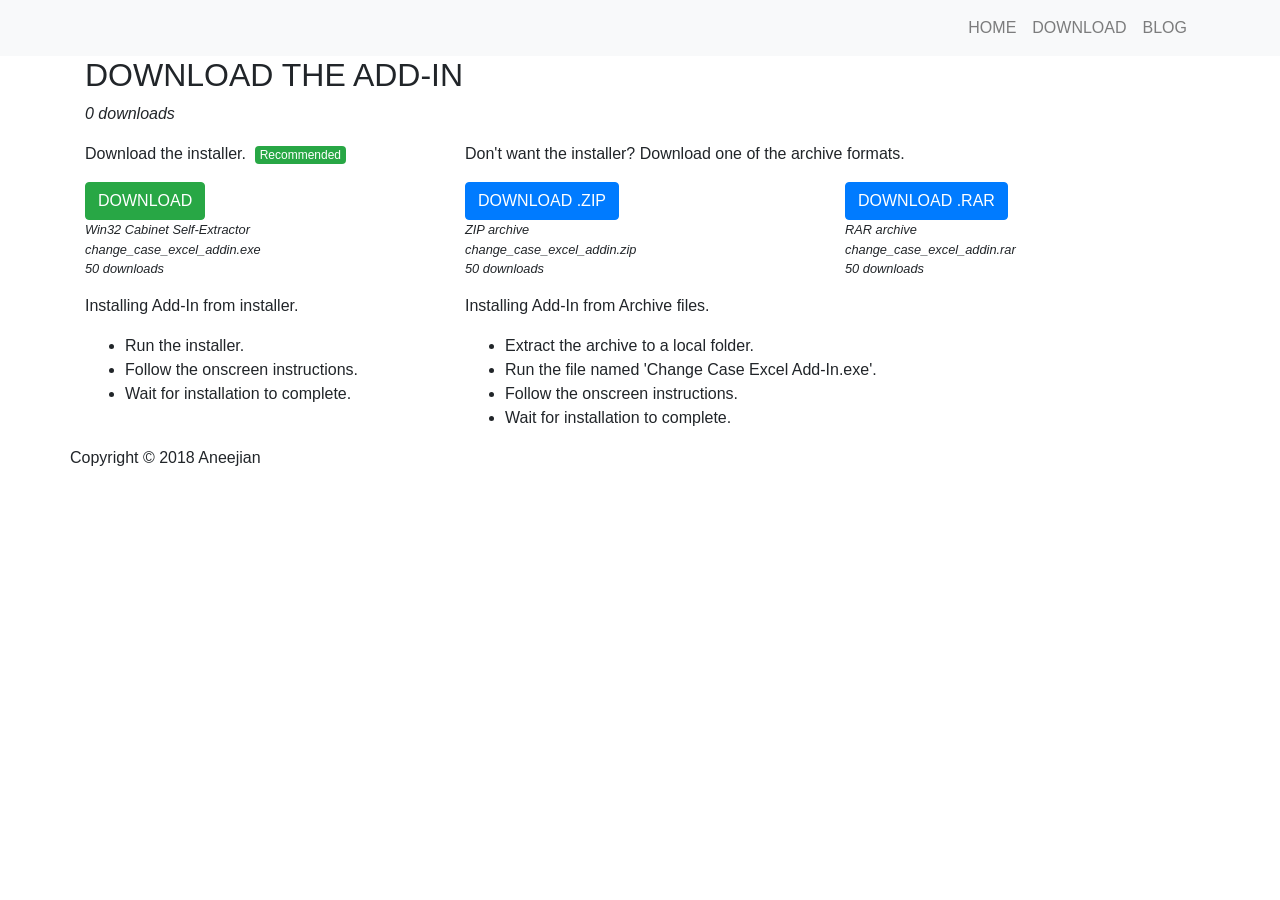
==== docs/download/index.html @ 82486d12 "Updated ids." ====
<!doctype html>
<html lang="en">

<head>
    <meta charset="utf-8">
    <title>Change Case Excel Add-In | Aneejian</title>
    <meta http-equiv="X-UA-Compatible" content="IE=Edge">
    <meta name="viewport" content="width=device-width, initial-scale=1">
    <meta name="keywords" content="Change Case Excel, Add-In, VSTO, Change Case Excel Add-In">
    <meta name="description" content="Change Case Excel Add-In is a powerful Excel VSTO Add-In that can change case of selected cell or range of cells.">

    <!-- start og tags -->
    <meta property="og:image" content="https://cdn.rawgit.com/aneejian/Change-Case-Excel-Add-In/master/docs/images/ogimage.png">
    <meta property="og:description" content="Change Case Excel Add-In is a powerful Excel VSTO Add-In that can change case of selected cell or range of cells. With easy to use Keyboard shortcuts, perform case conversion in style.">
    <meta property="og:url" content="https://github.aneejian.com/Change-Case-Excel-Add-In/">
    <meta property="og:title" content="Change Case Excel Add-In | Aneejian">
    <meta property="og:site_name" content="Aneejian">
    <meta property="og:type" content="article">
    <!-- end og tags -->

    <meta name="author" content="Aneejian">
    <meta property="article:publisher" content="https://facebook.com/aneejian">
    <meta property="article:author" content="https://facebook.com/aneejian">

    <meta property="fb:app_id" content="819231514810191">
    <meta name="msvalidate.01" content="94E5608D7D22D6BAF20916F1BB5D8531">
    <meta name="yandex-verification" content="7fd74c581e4fc3dc">

    <!-- favicon -->
    <link href="https://www.aneejian.com/favicon.ico" rel="icon" type="image/x-icon">

    <!-- <link href="https://fonts.googleapis.com/css?family=Open+Sans|Kaushan+Script" rel="stylesheet"> -->
    <link href="https://fonts.googleapis.com/css?family=Ubuntu+Condensed" rel="stylesheet">


    <!-- font awesome -->
    <script defer src="https://use.fontawesome.com/releases/v5.0.10/js/all.js" integrity="sha384-slN8GvtUJGnv6ca26v8EzVaR9DC58QEwsIk9q1QXdCU8Yu8ck/tL/5szYlBbqmS+"
        crossorigin="anonymous"></script>


    <!-- Global site tag (gtag.js) - Google Analytics -->
    <script async src="https://www.googletagmanager.com/gtag/js?id=UA-63183739-1"></script>
    <script>
        window.dataLayer = window.dataLayer || [];

        function gtag() {
            dataLayer.push(arguments);
        }
        gtag('js', new Date());

        gtag('config', 'UA-63183739-1');
    </script>

    <!-- start ad code -->
    <!-- <script async src="//pagead2.googlesyndication.com/pagead/js/adsbygoogle.js"></script>
    <script>
        (adsbygoogle = window.adsbygoogle || []).push({
            google_ad_client: "ca-pub-4083103140539495",
            enable_page_level_ads: true
        });
    </script> -->
    <!-- end ad code -->

    <!-- start WebSite -->
    <script type='application/ld+json'>
        {
            "@context": "https://www.schema.org",
            "@type": "WebSite",
            "name": "Aneejian",
            "alternateName": "Aneejian",
            "url": "https://www.aneejian.com"
        }
    </script>
    <!-- end WebSite -->

    <!-- start Organization -->
    <script type='application/ld+json'>
        {
            "@context": "https://www.schema.org",
            "@type": "Organization",
            "name": "Aneejian",
            "url": "https://www.aneejian.com",
            "logo": "https://cdn.rawgit.com/aneejian/BlogCodes/master/logos/logotext.png",
            "image": "https://cdn.rawgit.com/aneejian/BlogCodes/master/logos/logotext.png",
            "description": "Aneejian is a personal blog. Topics of the blog include Robotic Process Automation, Software, Testing, Android, VB.NET, Excel, UFT, HP ALM, Travel and more."
        }
    </script>
    <!-- end Organization -->

    <!-- Animate CSS -->
    <!-- <link rel="stylesheet" href="css/animate.min.css"> -->
    <link rel="stylesheet" href="https://cdnjs.cloudflare.com/ajax/libs/animate.css/3.5.2/animate.min.css">
    <!-- Bootstrap CSS -->
    <link rel="stylesheet" href="https://maxcdn.bootstrapcdn.com/bootstrap/4.0.0/css/bootstrap.min.css" integrity="sha384-Gn5384xqQ1aoWXA+058RXPxPg6fy4IWvTNh0E263XmFcJlSAwiGgFAW/dAiS6JXm"
        crossorigin="anonymous">

    <!-- <script type='text/javascript' src='//platform-api.sharethis.com/js/sharethis.js#property=5ad9d48f22309d0013d4f009&product=inline-share-buttons'
        async='async'></script> -->

    <!-- Custom CSS -->
    <link rel="stylesheet" href="../css/custom.css">

</head>

<body>
    <!-- start preloader -->
    <div class="preloader">
        <div class="sk-spinner sk-spinner-rotating-plane"></div>
    </div>
    <!-- end preloader -->
    <!-- start navigation -->
    <nav class="navbar sticky-top navbar-expand-lg navbar-light bg-light head-nav">
        <div class="container">
            <a id="brandAneejian" class="navbar-brand" href="#">
                <img src="../images/logotext.svg" alt="">
            </a>
            <button class="navbar-toggler" type="button" data-toggle="collapse" data-target="#navBarMenuItems" aria-controls="navBarMenuItems"
                aria-expanded="false" aria-label="Toggle navigation">
                <span class="navbar-toggler-icon"></span>
            </button>
            <div class="collapse navbar-collapse justify-content-end text-uppercase" id="navBarMenuItems">
                <div class="navbar-nav">
                    <a class="nav-item nav-link external" href="../index.html">Home
                        <span class="sr-only">(current)</span>
                    </a>
                    <a class="nav-item nav-link" href="#download">Download</a>
                    <a id="blog" class="nav-item nav-link external" href="https://www.aneejian.com">Blog</a>
                </div>
            </div>
        </div>
    </nav>
    <!-- end navigation -->

     <section id="download" class="feature stripe">
        <div class="container">
            <div class="row">
                <div class="col">
                    <h2 class="text-uppercase">Download The Add-In</h2>
                    <p>
                        <em>
                            <span id="totalDownloads"></span> downloads
                        </em>
                    </p>
                </div>
            </div>
            <div class="row">
                <div class="col-md-4 wow fadeInLeft" data-wow-delay="0.6s">
                    <p>Download the installer.&nbsp;
                        <span class="badge badge-success" style="font-weight: lighter">Recommended</span>
                    </p>
                    <button id="exe" class="btn btn-success text-uppercase" onclick="window.location.href=fileTypes.exe">
                        <i class="fa fa-download"></i> Download</span>
                    </button>
                    <small>
                        <p>
                            <em>
                                <span id="exeType">Win32 Cabinet Self-Extractor</span>
                                <br>
                                <span id="exeName"></span>
                                <br>
                                <span id="exeDownloads"></span> downloads
                                <br>
                            </em>
                        </p>
                    </small>
                    <p>Installing Add-In from installer.</p>
                    <ul>
                        <li>Run the installer.</li>
                        <li>Follow the onscreen instructions.</li>
                        <li>Wait for installation to complete.</li>
                    </ul>
                </div>
                <div class="col-md-8">
                    <p>Don't want the installer? Download one of the archive formats.</p>
                    <div class="row">
                        <div class="col-md wow fadeInLeft" data-wow-delay="0.6s">
                            <button id="zip" class="btn btn-primary text-uppercase" onclick="window.location.href=fileTypes.zip">
                                <i class="fa fa-file-archive"></i> Download .ZIP</button>
                            <small>
                                <p>
                                    <em>
                                        <span id="zipType">ZIP archive</span>
                                        <br>
                                        <span id="zipName"></span>
                                        <br>
                                        <span id="zipDownloads"></span> downloads
                                        <br>
                                    </em>
                                </p>
                            </small>
                        </div>
                        <div class="col-md wow fadeInRight" data-wow-delay="0.6s">
                            <button id="rar" class="btn btn-primary text-uppercase" onclick="window.location.href=fileTypes.rar">
                                <i class="fa fa-file-archive"></i> Download .RAR</button>
                            <small>
                                <p>
                                    <em>
                                        <span id="rarType">RAR archive</span>
                                        <br>
                                        <span id="rarName"></span>
                                        <br>
                                        <span id="rarDownloads"></span> downloads
                                        <br>
                                    </em>
                                </p>
                            </small>
                        </div>
                    </div>
                    <p>Installing Add-In from Archive files.</p>
                    <ul>
                        <li>Extract the archive to a local folder.</li>
                        <li>Run the file named 'Change Case Excel Add-In.exe'.</li>
                        <li>Follow the onscreen instructions.</li>
                        <li>Wait for installation to complete.</li>
                    </ul>
                </div>
            </div>  
        </div>
    </section>

</body>

<!-- start footer -->
<footer>
    <div class="container">
        <div class="row">
            <p class="col-centered">Copyright © 2018 <span class="logo">Aneejian</span></p>
        </div>
    </div>


    <!-- jQuery first, then Popper.js, then Bootstrap JS -->
    <!-- <script src="js/jquery.js"></script> -->
    <script src="https://ajax.googleapis.com/ajax/libs/jquery/3.3.1/jquery.min.js"></script>
    <script src="https://cdnjs.cloudflare.com/ajax/libs/popper.js/1.12.9/umd/popper.min.js" integrity="sha384-ApNbgh9B+Y1QKtv3Rn7W3mgPxhU9K/ScQsAP7hUibX39j7fakFPskvXusvfa0b4Q"
        crossorigin="anonymous"></script>
    <script src="https://maxcdn.bootstrapcdn.com/bootstrap/4.0.0/js/bootstrap.min.js" integrity="sha384-JZR6Spejh4U02d8jOt6vLEHfe/JQGiRRSQQxSfFWpi1MquVdAyjUar5+76PVCmYl"
        crossorigin="anonymous"></script>
    <script src="https://cdnjs.cloudflare.com/ajax/libs/wow/1.1.2/wow.min.js"></script>
    <script src="../js/jquery.singlePageNav.min.js"></script>
    <script src="../js/custom.js"></script>
    <script src="../js/downloadstats.js"></script>

</footer>
<!-- end footer -->

</html>
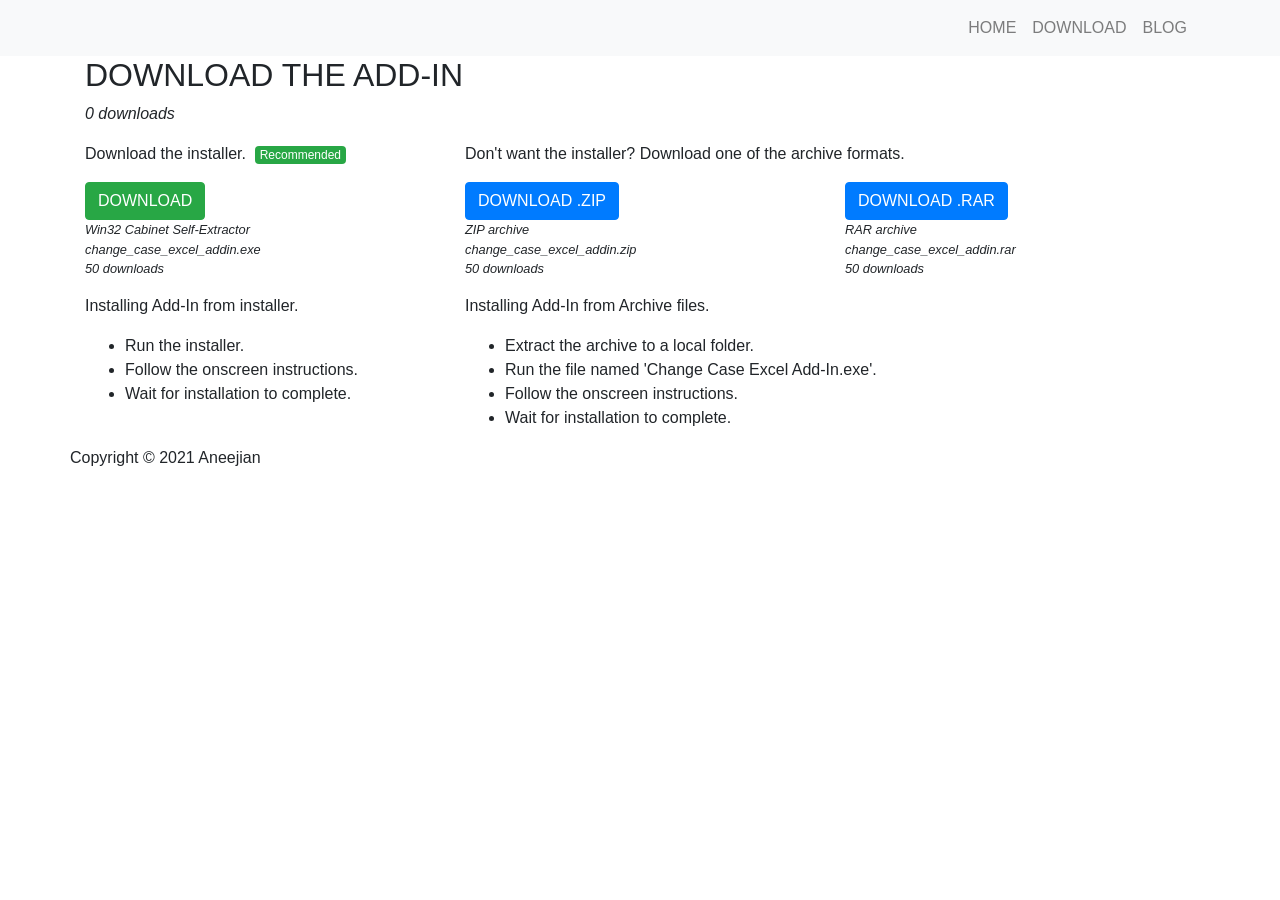
==== commit 34ab09ac: "Updated copyright." ====
--- a/docs/download/index.html
+++ b/docs/download/index.html
@@ -224,7 +224,7 @@
 <footer>
     <div class="container">
         <div class="row">
-            <p class="col-centered">Copyright © 2018 <span class="logo">Aneejian</span></p>
+            <p class="col-centered">Copyright © 2021 <span class="logo">Aneejian</span></p>
         </div>
     </div>
 
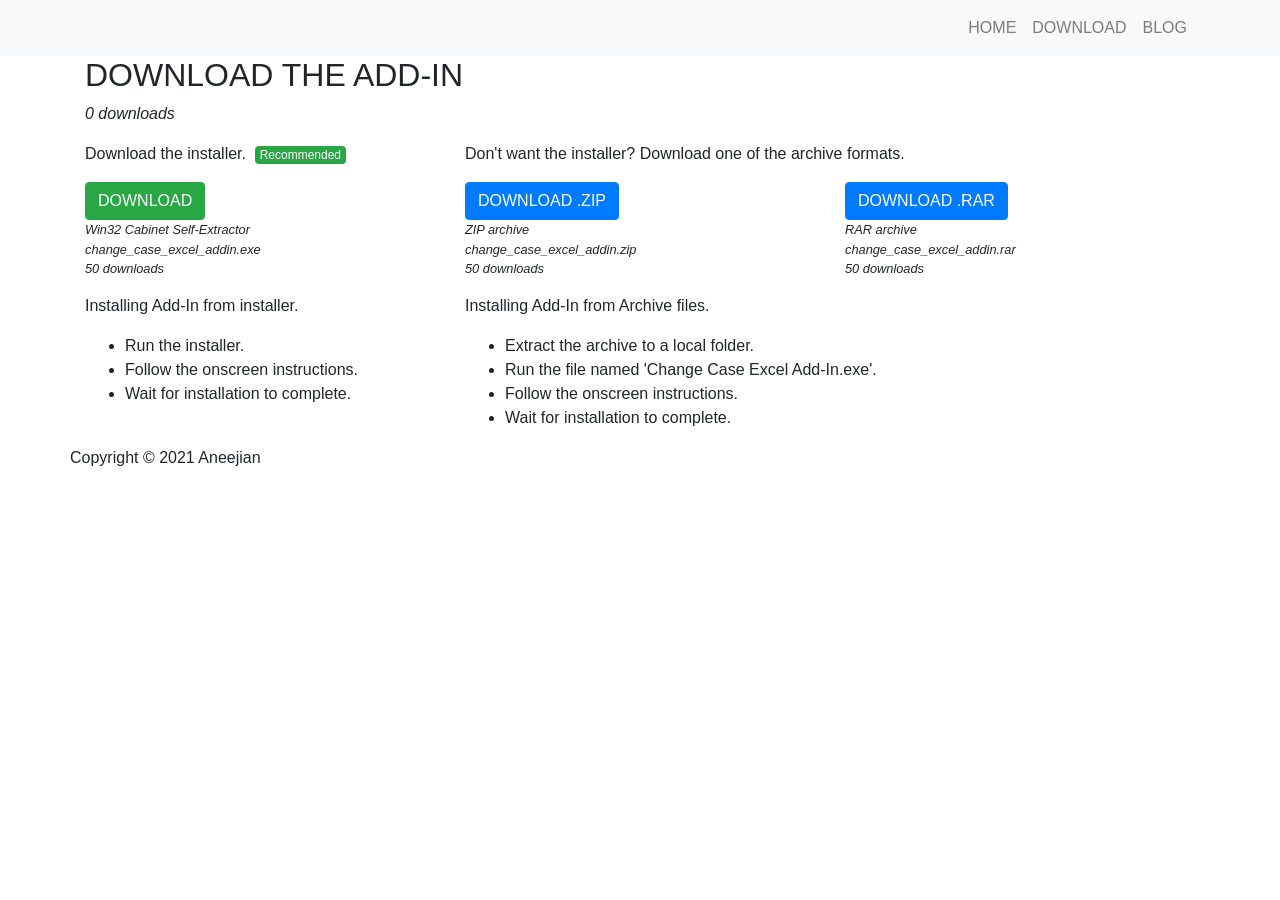
==== commit d67793d5: "Updated favicon URL." ====
--- a/docs/download/index.html
+++ b/docs/download/index.html
@@ -27,7 +27,7 @@
     <meta name="yandex-verification" content="7fd74c581e4fc3dc">
 
     <!-- favicon -->
-    <link href="https://www.aneejian.com/favicon.ico" rel="icon" type="image/x-icon">
+    <link href="https://aneejian.com/favicon.ico" rel="icon" type="image/x-icon">
 
     <!-- <link href="https://fonts.googleapis.com/css?family=Open+Sans|Kaushan+Script" rel="stylesheet"> -->
     <link href="https://fonts.googleapis.com/css?family=Ubuntu+Condensed" rel="stylesheet">
@@ -52,13 +52,13 @@
     </script>
 
     <!-- start ad code -->
-    <!-- <script async src="//pagead2.googlesyndication.com/pagead/js/adsbygoogle.js"></script>
+    <script async src="//pagead2.googlesyndication.com/pagead/js/adsbygoogle.js"></script>
     <script>
         (adsbygoogle = window.adsbygoogle || []).push({
             google_ad_client: "ca-pub-4083103140539495",
             enable_page_level_ads: true
         });
-    </script> -->
+    </script>
     <!-- end ad code -->
 
     <!-- start WebSite -->
@@ -152,7 +152,7 @@
                         <i class="fa fa-download"></i> Download</span>
                     </button>
                     <small>
-                        <p>
+                        <p class="fileType">
                             <em>
                                 <span id="exeType">Win32 Cabinet Self-Extractor</span>
                                 <br>
@@ -177,7 +177,7 @@
                             <button id="zip" class="btn btn-primary text-uppercase" onclick="window.location.href=fileTypes.zip">
                                 <i class="fa fa-file-archive"></i> Download .ZIP</button>
                             <small>
-                                <p>
+                                <p class="fileType">
                                     <em>
                                         <span id="zipType">ZIP archive</span>
                                         <br>
@@ -193,7 +193,7 @@
                             <button id="rar" class="btn btn-primary text-uppercase" onclick="window.location.href=fileTypes.rar">
                                 <i class="fa fa-file-archive"></i> Download .RAR</button>
                             <small>
-                                <p>
+                                <p class="fileType">
                                     <em>
                                         <span id="rarType">RAR archive</span>
                                         <br>
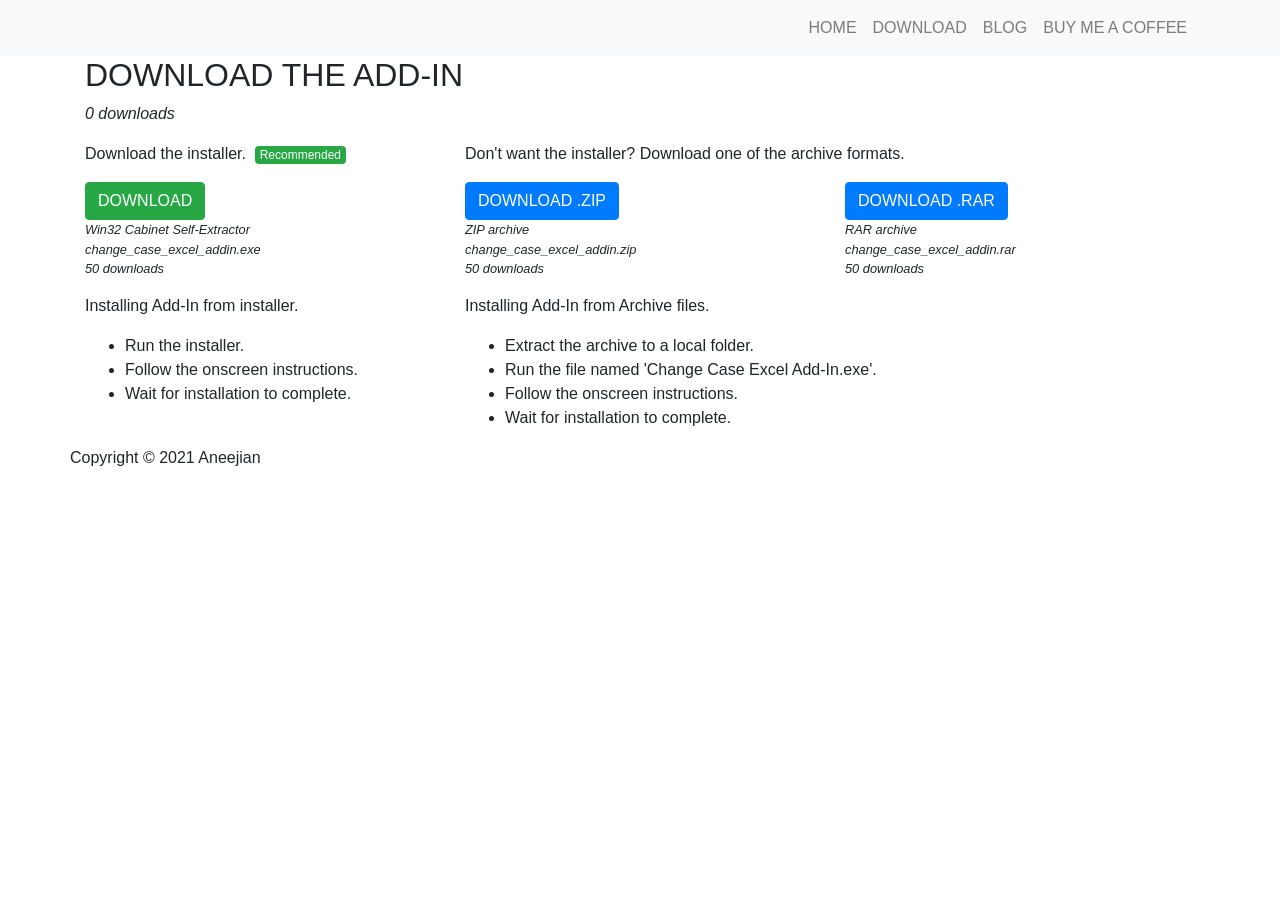
==== commit 67916924: "Added buyme coffee code." ====
--- a/docs/download/index.html
+++ b/docs/download/index.html
@@ -7,11 +7,14 @@
     <meta http-equiv="X-UA-Compatible" content="IE=Edge">
     <meta name="viewport" content="width=device-width, initial-scale=1">
     <meta name="keywords" content="Change Case Excel, Add-In, VSTO, Change Case Excel Add-In">
-    <meta name="description" content="Change Case Excel Add-In is a powerful Excel VSTO Add-In that can change case of selected cell or range of cells.">
+    <meta name="description"
+        content="Change Case Excel Add-In is a powerful Excel VSTO Add-In that can change case of selected cell or range of cells.">
 
     <!-- start og tags -->
-    <meta property="og:image" content="https://cdn.rawgit.com/aneejian/Change-Case-Excel-Add-In/master/docs/images/ogimage.png">
-    <meta property="og:description" content="Change Case Excel Add-In is a powerful Excel VSTO Add-In that can change case of selected cell or range of cells. With easy to use Keyboard shortcuts, perform case conversion in style.">
+    <meta property="og:image"
+        content="https://cdn.rawgit.com/aneejian/Change-Case-Excel-Add-In/master/docs/images/ogimage.png">
+    <meta property="og:description"
+        content="Change Case Excel Add-In is a powerful Excel VSTO Add-In that can change case of selected cell or range of cells. With easy to use Keyboard shortcuts, perform case conversion in style.">
     <meta property="og:url" content="https://github.aneejian.com/Change-Case-Excel-Add-In/">
     <meta property="og:title" content="Change Case Excel Add-In | Aneejian">
     <meta property="og:site_name" content="Aneejian">
@@ -34,7 +37,8 @@
 
 
     <!-- font awesome -->
-    <script defer src="https://use.fontawesome.com/releases/v5.0.10/js/all.js" integrity="sha384-slN8GvtUJGnv6ca26v8EzVaR9DC58QEwsIk9q1QXdCU8Yu8ck/tL/5szYlBbqmS+"
+    <script defer src="https://use.fontawesome.com/releases/v5.0.10/js/all.js"
+        integrity="sha384-slN8GvtUJGnv6ca26v8EzVaR9DC58QEwsIk9q1QXdCU8Yu8ck/tL/5szYlBbqmS+"
         crossorigin="anonymous"></script>
 
 
@@ -91,8 +95,8 @@
     <!-- <link rel="stylesheet" href="css/animate.min.css"> -->
     <link rel="stylesheet" href="https://cdnjs.cloudflare.com/ajax/libs/animate.css/3.5.2/animate.min.css">
     <!-- Bootstrap CSS -->
-    <link rel="stylesheet" href="https://maxcdn.bootstrapcdn.com/bootstrap/4.0.0/css/bootstrap.min.css" integrity="sha384-Gn5384xqQ1aoWXA+058RXPxPg6fy4IWvTNh0E263XmFcJlSAwiGgFAW/dAiS6JXm"
-        crossorigin="anonymous">
+    <link rel="stylesheet" href="https://maxcdn.bootstrapcdn.com/bootstrap/4.0.0/css/bootstrap.min.css"
+        integrity="sha384-Gn5384xqQ1aoWXA+058RXPxPg6fy4IWvTNh0E263XmFcJlSAwiGgFAW/dAiS6JXm" crossorigin="anonymous">
 
     <!-- <script type='text/javascript' src='//platform-api.sharethis.com/js/sharethis.js#property=5ad9d48f22309d0013d4f009&product=inline-share-buttons'
         async='async'></script> -->
@@ -114,8 +118,8 @@
             <a id="brandAneejian" class="navbar-brand" href="#">
                 <img src="../images/logotext.svg" alt="">
             </a>
-            <button class="navbar-toggler" type="button" data-toggle="collapse" data-target="#navBarMenuItems" aria-controls="navBarMenuItems"
-                aria-expanded="false" aria-label="Toggle navigation">
+            <button class="navbar-toggler" type="button" data-toggle="collapse" data-target="#navBarMenuItems"
+                aria-controls="navBarMenuItems" aria-expanded="false" aria-label="Toggle navigation">
                 <span class="navbar-toggler-icon"></span>
             </button>
             <div class="collapse navbar-collapse justify-content-end text-uppercase" id="navBarMenuItems">
@@ -125,13 +129,17 @@
                     </a>
                     <a class="nav-item nav-link" href="#download">Download</a>
                     <a id="blog" class="nav-item nav-link external" href="https://www.aneejian.com">Blog</a>
+                    <a id="buyCoffee" target="_blank" class="nav-item nav-link external"
+                        href="https://www.buymeacoffee.com/aneejian">Buy me a coffee</a>
                 </div>
             </div>
         </div>
     </nav>
     <!-- end navigation -->
 
-     <section id="download" class="feature stripe">
+
+
+    <section id="download" class="feature stripe">
         <div class="container">
             <div class="row">
                 <div class="col">
@@ -148,7 +156,8 @@
                     <p>Download the installer.&nbsp;
                         <span class="badge badge-success" style="font-weight: lighter">Recommended</span>
                     </p>
-                    <button id="exe" class="btn btn-success text-uppercase" onclick="window.location.href=fileTypes.exe">
+                    <button id="exe" class="btn btn-success text-uppercase"
+                        onclick="window.location.href=fileTypes.exe">
                         <i class="fa fa-download"></i> Download</span>
                     </button>
                     <small>
@@ -174,7 +183,8 @@
                     <p>Don't want the installer? Download one of the archive formats.</p>
                     <div class="row">
                         <div class="col-md wow fadeInLeft" data-wow-delay="0.6s">
-                            <button id="zip" class="btn btn-primary text-uppercase" onclick="window.location.href=fileTypes.zip">
+                            <button id="zip" class="btn btn-primary text-uppercase"
+                                onclick="window.location.href=fileTypes.zip">
                                 <i class="fa fa-file-archive"></i> Download .ZIP</button>
                             <small>
                                 <p class="fileType">
@@ -190,7 +200,8 @@
                             </small>
                         </div>
                         <div class="col-md wow fadeInRight" data-wow-delay="0.6s">
-                            <button id="rar" class="btn btn-primary text-uppercase" onclick="window.location.href=fileTypes.rar">
+                            <button id="rar" class="btn btn-primary text-uppercase"
+                                onclick="window.location.href=fileTypes.rar">
                                 <i class="fa fa-file-archive"></i> Download .RAR</button>
                             <small>
                                 <p class="fileType">
@@ -214,7 +225,7 @@
                         <li>Wait for installation to complete.</li>
                     </ul>
                 </div>
-            </div>  
+            </div>
         </div>
     </section>
 
@@ -232,14 +243,20 @@
     <!-- jQuery first, then Popper.js, then Bootstrap JS -->
     <!-- <script src="js/jquery.js"></script> -->
     <script src="https://ajax.googleapis.com/ajax/libs/jquery/3.3.1/jquery.min.js"></script>
-    <script src="https://cdnjs.cloudflare.com/ajax/libs/popper.js/1.12.9/umd/popper.min.js" integrity="sha384-ApNbgh9B+Y1QKtv3Rn7W3mgPxhU9K/ScQsAP7hUibX39j7fakFPskvXusvfa0b4Q"
+    <script src="https://cdnjs.cloudflare.com/ajax/libs/popper.js/1.12.9/umd/popper.min.js"
+        integrity="sha384-ApNbgh9B+Y1QKtv3Rn7W3mgPxhU9K/ScQsAP7hUibX39j7fakFPskvXusvfa0b4Q"
         crossorigin="anonymous"></script>
-    <script src="https://maxcdn.bootstrapcdn.com/bootstrap/4.0.0/js/bootstrap.min.js" integrity="sha384-JZR6Spejh4U02d8jOt6vLEHfe/JQGiRRSQQxSfFWpi1MquVdAyjUar5+76PVCmYl"
+    <script src="https://maxcdn.bootstrapcdn.com/bootstrap/4.0.0/js/bootstrap.min.js"
+        integrity="sha384-JZR6Spejh4U02d8jOt6vLEHfe/JQGiRRSQQxSfFWpi1MquVdAyjUar5+76PVCmYl"
         crossorigin="anonymous"></script>
     <script src="https://cdnjs.cloudflare.com/ajax/libs/wow/1.1.2/wow.min.js"></script>
     <script src="../js/jquery.singlePageNav.min.js"></script>
     <script src="../js/custom.js"></script>
     <script src="../js/downloadstats.js"></script>
+    <script data-name="BMC-Widget" data-cfasync="false" src="https://cdnjs.buymeacoffee.com/1.0.0/widget.prod.min.js"
+        data-id="aneejian" data-description="Support me on Buy me a coffee!"
+        data-message="Thank you for visiting. Hope you liked the add-in. If it helped, consider buying me a coffee."
+        data-color="#FF5F5F" data-position="Right" data-x_margin="18" data-y_margin="18"></script>
 
 </footer>
 <!-- end footer -->
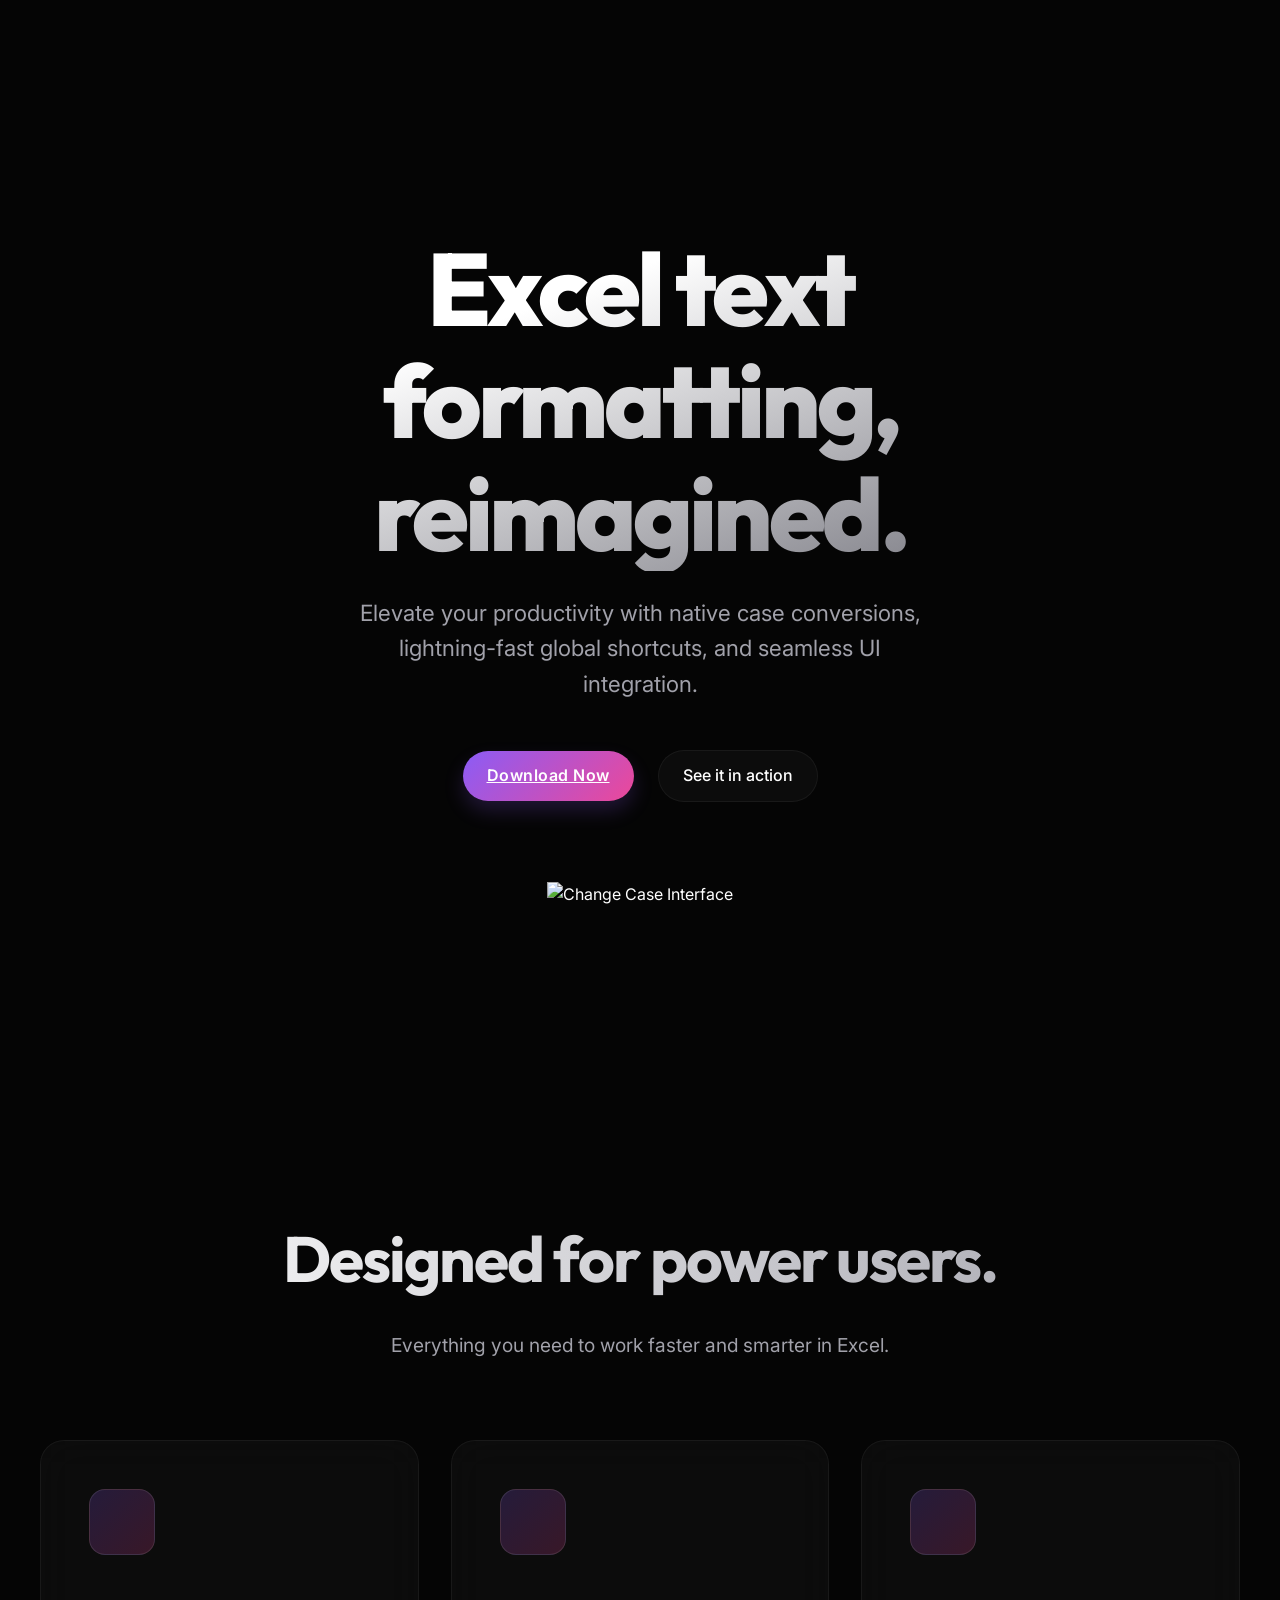
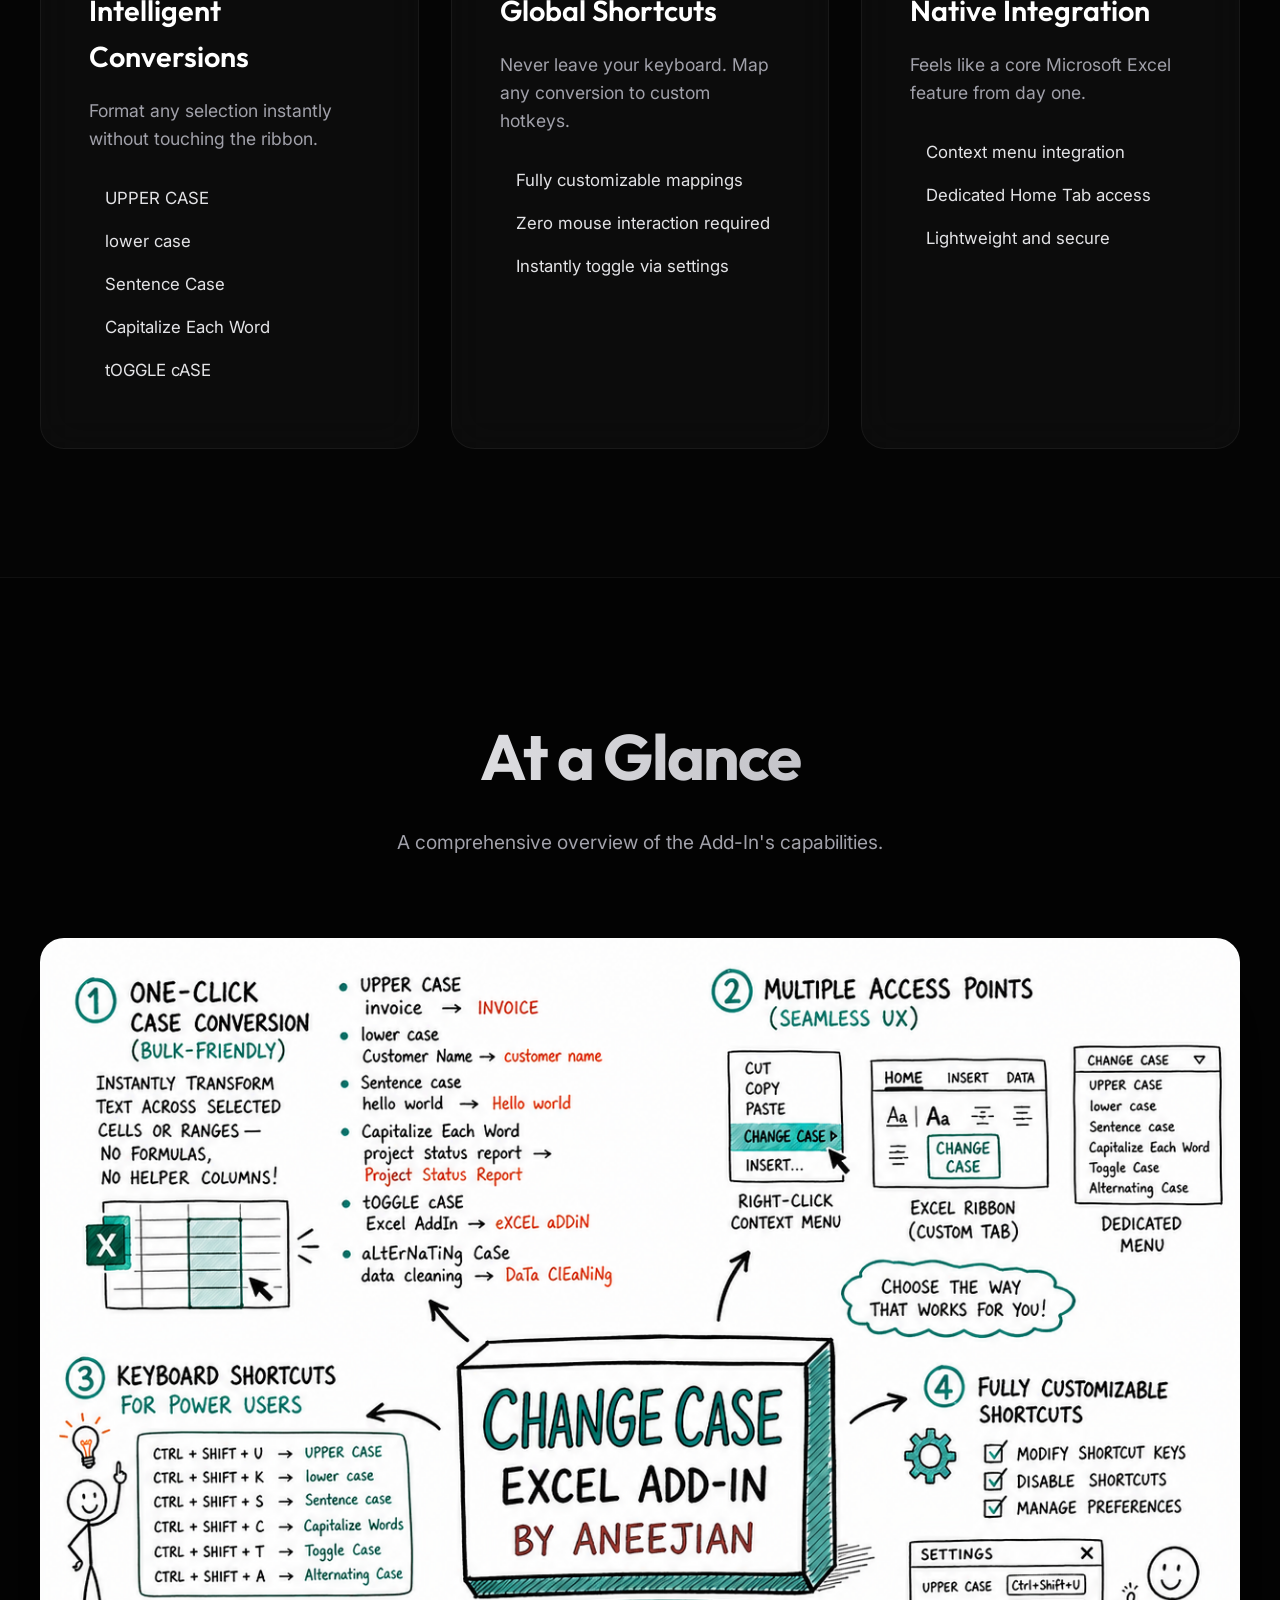
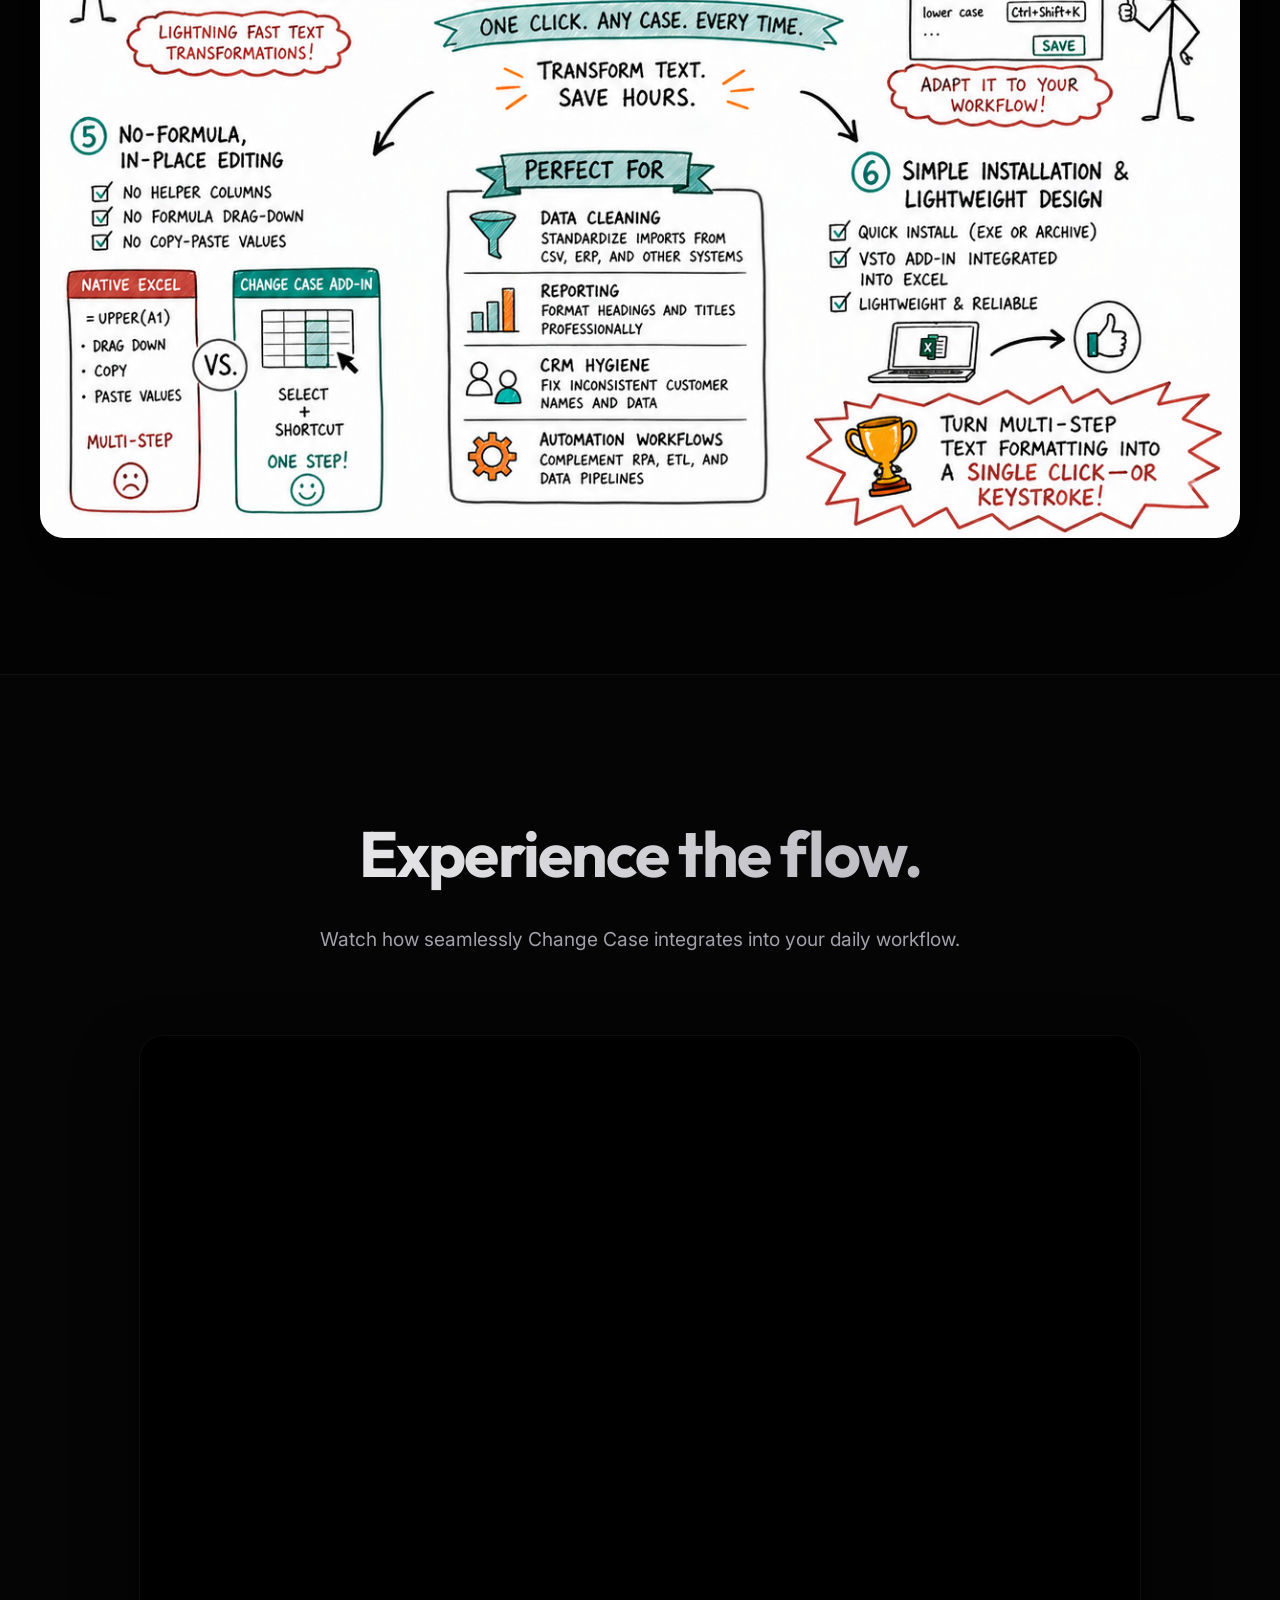
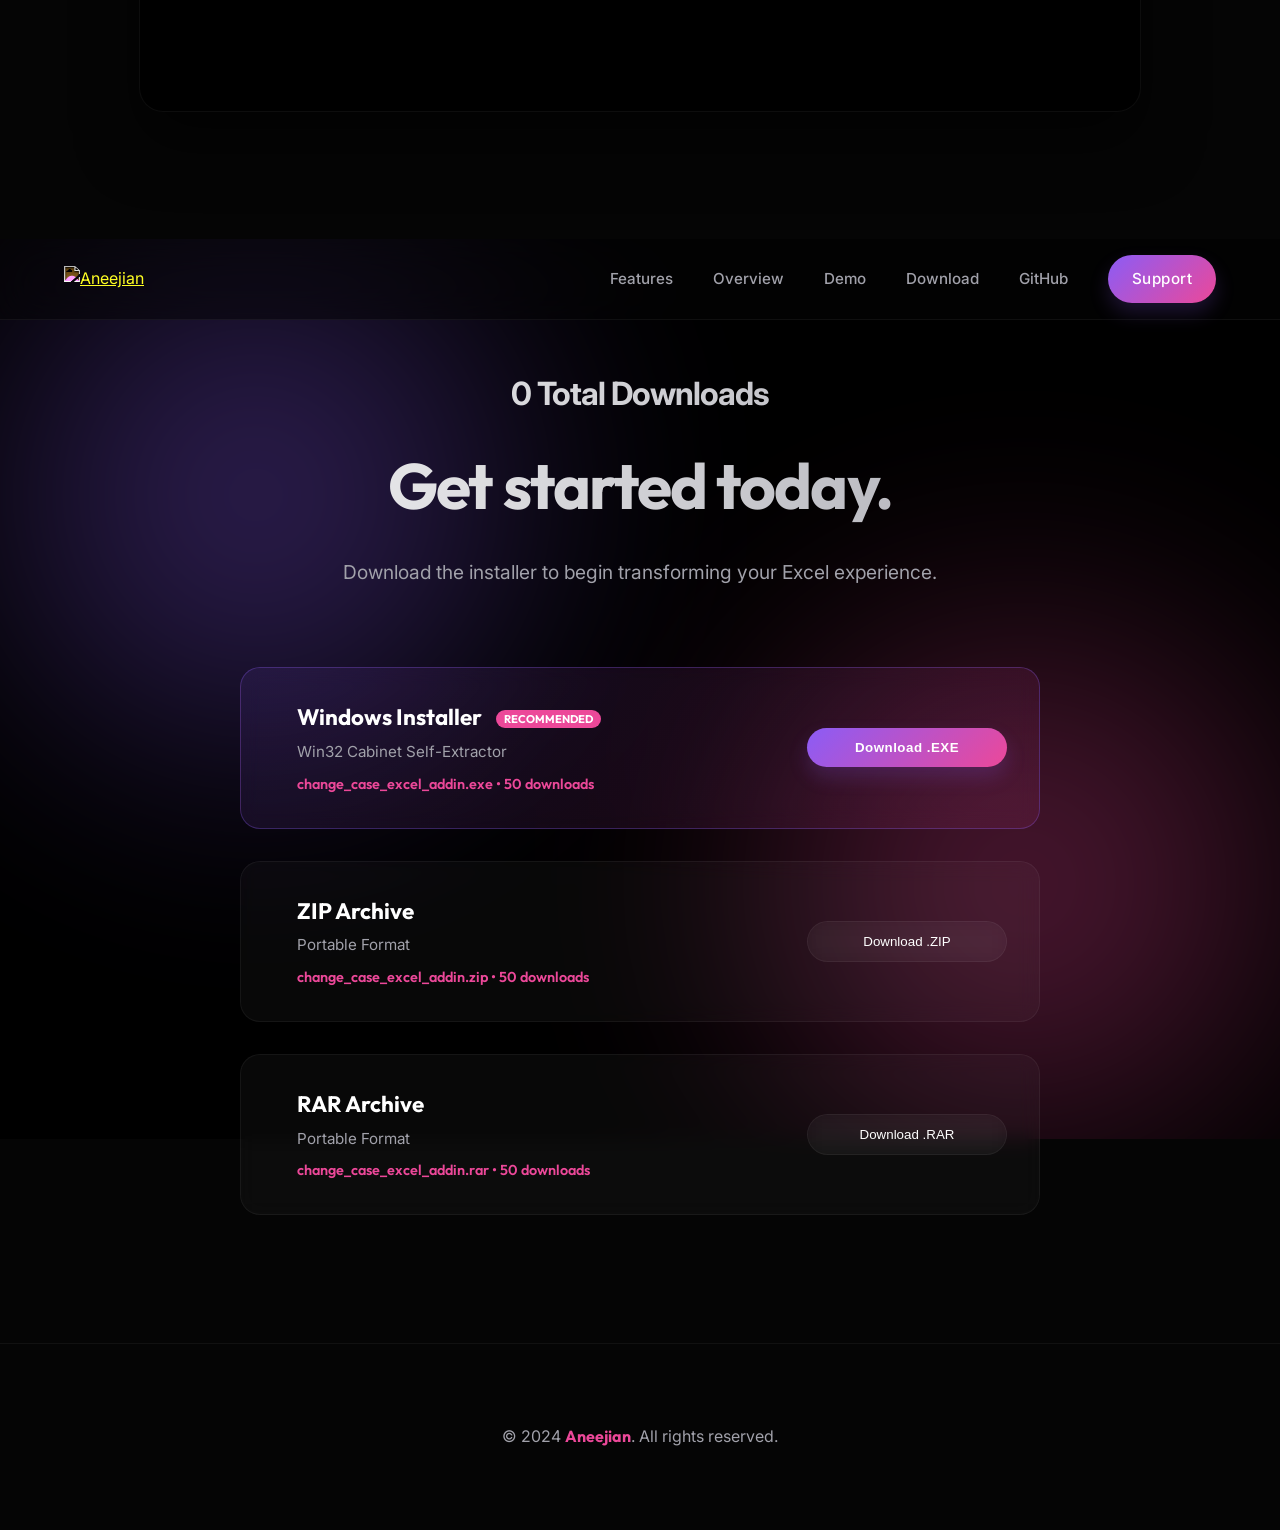
==== commit d8b8ef4d: "refactor: redesign website theme with modern dark-mode aesthetic and glassmorphism components" ====
--- a/docs/download/index.html
+++ b/docs/download/index.html
@@ -1,264 +1,9 @@
-<!doctype html>
-<html lang="en">
-
-<head>
-    <meta charset="utf-8">
-    <title>Change Case Excel Add-In | Aneejian</title>
-    <meta http-equiv="X-UA-Compatible" content="IE=Edge">
-    <meta name="viewport" content="width=device-width, initial-scale=1">
-    <meta name="keywords" content="Change Case Excel, Add-In, VSTO, Change Case Excel Add-In">
-    <meta name="description"
-        content="Change Case Excel Add-In is a powerful Excel VSTO Add-In that can change case of selected cell or range of cells.">
-
-    <!-- start og tags -->
-    <meta property="og:image"
-        content="https://cdn.rawgit.com/aneejian/Change-Case-Excel-Add-In/master/docs/images/ogimage.png">
-    <meta property="og:description"
-        content="Change Case Excel Add-In is a powerful Excel VSTO Add-In that can change case of selected cell or range of cells. With easy to use Keyboard shortcuts, perform case conversion in style.">
-    <meta property="og:url" content="https://github.aneejian.com/Change-Case-Excel-Add-In/">
-    <meta property="og:title" content="Change Case Excel Add-In | Aneejian">
-    <meta property="og:site_name" content="Aneejian">
-    <meta property="og:type" content="article">
-    <!-- end og tags -->
-
-    <meta name="author" content="Aneejian">
-    <meta property="article:publisher" content="https://facebook.com/aneejian">
-    <meta property="article:author" content="https://facebook.com/aneejian">
-
-    <meta property="fb:app_id" content="819231514810191">
-    <meta name="msvalidate.01" content="94E5608D7D22D6BAF20916F1BB5D8531">
-    <meta name="yandex-verification" content="7fd74c581e4fc3dc">
-
-    <!-- favicon -->
-    <link href="https://aneejian.com/favicon.ico" rel="icon" type="image/x-icon">
-
-    <!-- <link href="https://fonts.googleapis.com/css?family=Open+Sans|Kaushan+Script" rel="stylesheet"> -->
-    <link href="https://fonts.googleapis.com/css?family=Ubuntu+Condensed" rel="stylesheet">
-
-
-    <!-- font awesome -->
-    <script defer src="https://use.fontawesome.com/releases/v5.0.10/js/all.js"
-        integrity="sha384-slN8GvtUJGnv6ca26v8EzVaR9DC58QEwsIk9q1QXdCU8Yu8ck/tL/5szYlBbqmS+"
-        crossorigin="anonymous"></script>
-
-
-    <!-- Global site tag (gtag.js) - Google Analytics -->
-    <script async src="https://www.googletagmanager.com/gtag/js?id=UA-63183739-1"></script>
-    <script>
-        window.dataLayer = window.dataLayer || [];
-
-        function gtag() {
-            dataLayer.push(arguments);
-        }
-        gtag('js', new Date());
-
-        gtag('config', 'UA-63183739-1');
-    </script>
-
-    <!-- start ad code -->
-    <script async src="//pagead2.googlesyndication.com/pagead/js/adsbygoogle.js"></script>
-    <script>
-        (adsbygoogle = window.adsbygoogle || []).push({
-            google_ad_client: "ca-pub-4083103140539495",
-            enable_page_level_ads: true
-        });
-    </script>
-    <!-- end ad code -->
-
-    <!-- start WebSite -->
-    <script type='application/ld+json'>
-        {
-            "@context": "https://www.schema.org",
-            "@type": "WebSite",
-            "name": "Aneejian",
-            "alternateName": "Aneejian",
-            "url": "https://www.aneejian.com"
-        }
-    </script>
-    <!-- end WebSite -->
-
-    <!-- start Organization -->
-    <script type='application/ld+json'>
-        {
-            "@context": "https://www.schema.org",
-            "@type": "Organization",
-            "name": "Aneejian",
-            "url": "https://www.aneejian.com",
-            "logo": "https://cdn.rawgit.com/aneejian/BlogCodes/master/logos/logotext.png",
-            "image": "https://cdn.rawgit.com/aneejian/BlogCodes/master/logos/logotext.png",
-            "description": "Aneejian is a personal blog. Topics of the blog include Robotic Process Automation, Software, Testing, Android, VB.NET, Excel, UFT, HP ALM, Travel and more."
-        }
-    </script>
-    <!-- end Organization -->
-
-    <!-- Animate CSS -->
-    <!-- <link rel="stylesheet" href="css/animate.min.css"> -->
-    <link rel="stylesheet" href="https://cdnjs.cloudflare.com/ajax/libs/animate.css/3.5.2/animate.min.css">
-    <!-- Bootstrap CSS -->
-    <link rel="stylesheet" href="https://maxcdn.bootstrapcdn.com/bootstrap/4.0.0/css/bootstrap.min.css"
-        integrity="sha384-Gn5384xqQ1aoWXA+058RXPxPg6fy4IWvTNh0E263XmFcJlSAwiGgFAW/dAiS6JXm" crossorigin="anonymous">
-
-    <!-- <script type='text/javascript' src='//platform-api.sharethis.com/js/sharethis.js#property=5ad9d48f22309d0013d4f009&product=inline-share-buttons'
-        async='async'></script> -->
-
-    <!-- Custom CSS -->
-    <link rel="stylesheet" href="../css/custom.css">
-
-</head>
-
-<body>
-    <!-- start preloader -->
-    <div class="preloader">
-        <div class="sk-spinner sk-spinner-rotating-plane"></div>
-    </div>
-    <!-- end preloader -->
-    <!-- start navigation -->
-    <nav class="navbar sticky-top navbar-expand-lg navbar-light bg-light head-nav">
-        <div class="container">
-            <a id="brandAneejian" class="navbar-brand" href="#">
-                <img src="../images/logotext.svg" alt="">
-            </a>
-            <button class="navbar-toggler" type="button" data-toggle="collapse" data-target="#navBarMenuItems"
-                aria-controls="navBarMenuItems" aria-expanded="false" aria-label="Toggle navigation">
-                <span class="navbar-toggler-icon"></span>
-            </button>
-            <div class="collapse navbar-collapse justify-content-end text-uppercase" id="navBarMenuItems">
-                <div class="navbar-nav">
-                    <a class="nav-item nav-link external" href="../index.html">Home
-                        <span class="sr-only">(current)</span>
-                    </a>
-                    <a class="nav-item nav-link" href="#download">Download</a>
-                    <a id="blog" class="nav-item nav-link external" href="https://www.aneejian.com">Blog</a>
-                    <a id="buyCoffee" target="_blank" class="nav-item nav-link external"
-                        href="https://www.buymeacoffee.com/aneejian">Buy me a coffee</a>
-                </div>
-            </div>
-        </div>
-    </nav>
-    <!-- end navigation -->
-
-
-
-    <section id="download" class="feature stripe">
-        <div class="container">
-            <div class="row">
-                <div class="col">
-                    <h2 class="text-uppercase">Download The Add-In</h2>
-                    <p>
-                        <em>
-                            <span id="totalDownloads"></span> downloads
-                        </em>
-                    </p>
-                </div>
-            </div>
-            <div class="row">
-                <div class="col-md-4 wow fadeInLeft" data-wow-delay="0.6s">
-                    <p>Download the installer.&nbsp;
-                        <span class="badge badge-success" style="font-weight: lighter">Recommended</span>
-                    </p>
-                    <button id="exe" class="btn btn-success text-uppercase"
-                        onclick="window.location.href=fileTypes.exe">
-                        <i class="fa fa-download"></i> Download</span>
-                    </button>
-                    <small>
-                        <p class="fileType">
-                            <em>
-                                <span id="exeType">Win32 Cabinet Self-Extractor</span>
-                                <br>
-                                <span id="exeName"></span>
-                                <br>
-                                <span id="exeDownloads"></span> downloads
-                                <br>
-                            </em>
-                        </p>
-                    </small>
-                    <p>Installing Add-In from installer.</p>
-                    <ul>
-                        <li>Run the installer.</li>
-                        <li>Follow the onscreen instructions.</li>
-                        <li>Wait for installation to complete.</li>
-                    </ul>
-                </div>
-                <div class="col-md-8">
-                    <p>Don't want the installer? Download one of the archive formats.</p>
-                    <div class="row">
-                        <div class="col-md wow fadeInLeft" data-wow-delay="0.6s">
-                            <button id="zip" class="btn btn-primary text-uppercase"
-                                onclick="window.location.href=fileTypes.zip">
-                                <i class="fa fa-file-archive"></i> Download .ZIP</button>
-                            <small>
-                                <p class="fileType">
-                                    <em>
-                                        <span id="zipType">ZIP archive</span>
-                                        <br>
-                                        <span id="zipName"></span>
-                                        <br>
-                                        <span id="zipDownloads"></span> downloads
-                                        <br>
-                                    </em>
-                                </p>
-                            </small>
-                        </div>
-                        <div class="col-md wow fadeInRight" data-wow-delay="0.6s">
-                            <button id="rar" class="btn btn-primary text-uppercase"
-                                onclick="window.location.href=fileTypes.rar">
-                                <i class="fa fa-file-archive"></i> Download .RAR</button>
-                            <small>
-                                <p class="fileType">
-                                    <em>
-                                        <span id="rarType">RAR archive</span>
-                                        <br>
-                                        <span id="rarName"></span>
-                                        <br>
-                                        <span id="rarDownloads"></span> downloads
-                                        <br>
-                                    </em>
-                                </p>
-                            </small>
-                        </div>
-                    </div>
-                    <p>Installing Add-In from Archive files.</p>
-                    <ul>
-                        <li>Extract the archive to a local folder.</li>
-                        <li>Run the file named 'Change Case Excel Add-In.exe'.</li>
-                        <li>Follow the onscreen instructions.</li>
-                        <li>Wait for installation to complete.</li>
-                    </ul>
-                </div>
-            </div>
-        </div>
-    </section>
-
-</body>
-
-<!-- start footer -->
-<footer>
-    <div class="container">
-        <div class="row">
-            <p class="col-centered">Copyright © 2021 <span class="logo">Aneejian</span></p>
-        </div>
-    </div>
-
-
-    <!-- jQuery first, then Popper.js, then Bootstrap JS -->
-    <!-- <script src="js/jquery.js"></script> -->
-    <script src="https://ajax.googleapis.com/ajax/libs/jquery/3.3.1/jquery.min.js"></script>
-    <script src="https://cdnjs.cloudflare.com/ajax/libs/popper.js/1.12.9/umd/popper.min.js"
-        integrity="sha384-ApNbgh9B+Y1QKtv3Rn7W3mgPxhU9K/ScQsAP7hUibX39j7fakFPskvXusvfa0b4Q"
-        crossorigin="anonymous"></script>
-    <script src="https://maxcdn.bootstrapcdn.com/bootstrap/4.0.0/js/bootstrap.min.js"
-        integrity="sha384-JZR6Spejh4U02d8jOt6vLEHfe/JQGiRRSQQxSfFWpi1MquVdAyjUar5+76PVCmYl"
-        crossorigin="anonymous"></script>
-    <script src="https://cdnjs.cloudflare.com/ajax/libs/wow/1.1.2/wow.min.js"></script>
-    <script src="../js/jquery.singlePageNav.min.js"></script>
-    <script src="../js/custom.js"></script>
-    <script src="../js/downloadstats.js"></script>
-    <script data-name="BMC-Widget" data-cfasync="false" src="https://cdnjs.buymeacoffee.com/1.0.0/widget.prod.min.js"
-        data-id="aneejian" data-description="Support me on Buy me a coffee!"
-        data-message="Thank you for visiting. Hope you liked the add-in. If it helped, consider buying me a coffee."
-        data-color="#FF5F5F" data-position="Right" data-x_margin="18" data-y_margin="18"></script>
-
-</footer>
-<!-- end footer -->
-
+<!DOCTYPE html>
+<html>
+  <head>
+    <meta http-equiv="refresh" content="0; url='../index.html#download'" />
+  </head>
+  <body>
+    <p>Please follow <a href="../index.html#download">this link</a>.</p>
+  </body>
 </html>
